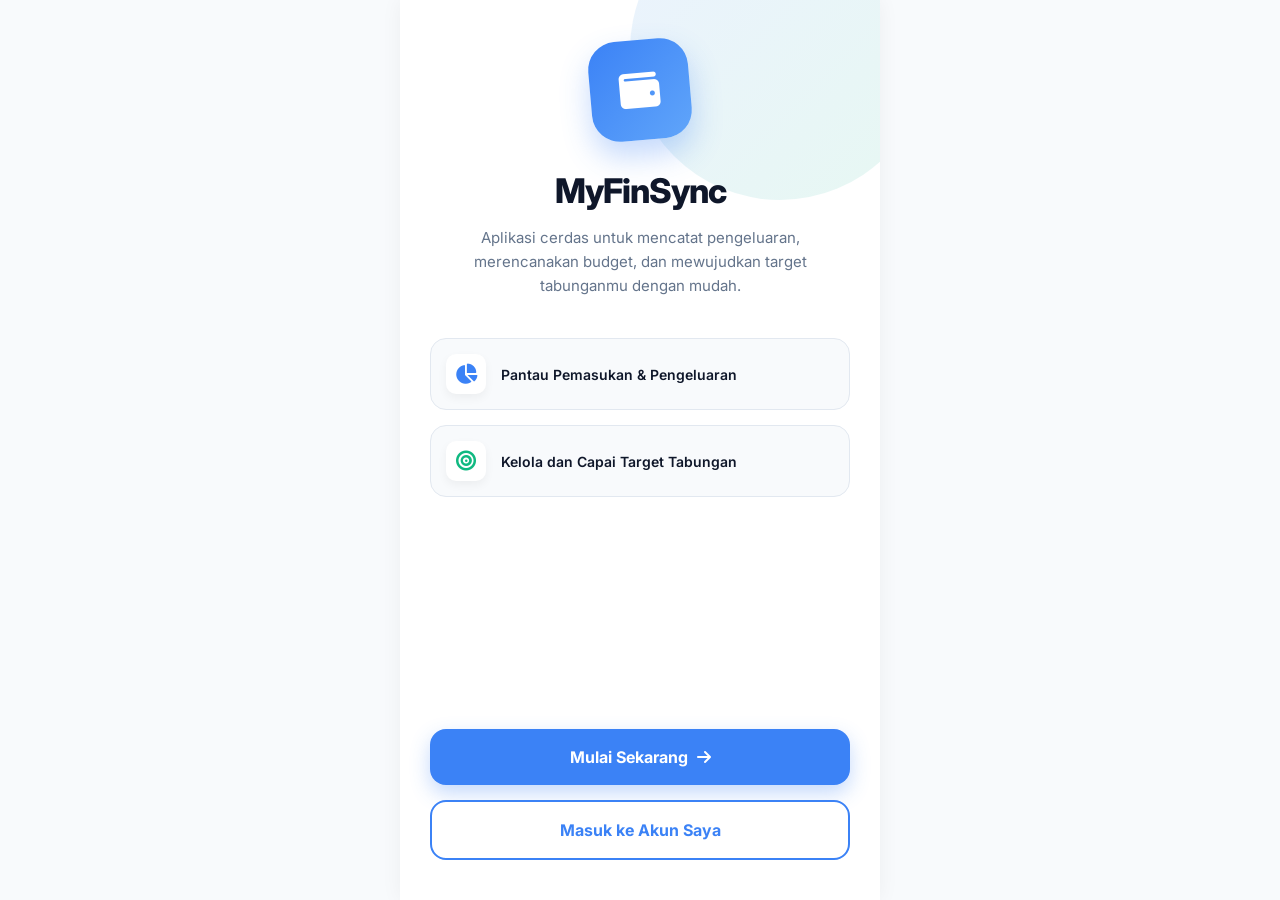
==== index.html @ cce8dfb6 "first upload" ====
<!DOCTYPE html>
<html lang="en">
<head>
  <meta charset="UTF-8">
  <meta name="viewport" content="width=device-width, initial-scale=1.0, maximum-scale=1.0, user-scalable=no">
  <title>MyFinSync - Pencatatan Keuangan</title>
  
  <link rel="stylesheet" href="https://cdnjs.cloudflare.com/ajax/libs/font-awesome/6.4.0/css/all.min.css">
  
  <style>
    @import url('https://fonts.googleapis.com/css2?family=Inter:wght@400;600;700;800&display=swap');

    :root {
      --bg-color: #f8fafc;
      --text-main: #0f172a;
      --text-muted: #64748b;
      --primary: #3b82f6;
      --primary-hover: #2563eb;
      --card-bg: #ffffff;
    }

    * { margin: 0; padding: 0; box-sizing: border-box; font-family: 'Inter', sans-serif; }

    body {
      background: var(--bg-color);
      display: flex;
      justify-content: center;
      align-items: center;
      min-height: 100vh;
      color: var(--text-main);
    }

    .mobile-wrapper {
      width: 100%;
      max-width: 480px;
      min-height: 100vh;
      background: var(--card-bg);
      display: flex;
      flex-direction: column;
      box-shadow: 0 0 20px rgba(0,0,0,0.05);
      position: relative;
      overflow: hidden;
    }

    /* Latar Belakang Dekoratif Abstrak */
    .bg-shape {
      position: absolute;
      top: -100px;
      right: -50px;
      width: 300px;
      height: 300px;
      background: linear-gradient(135deg, rgba(59, 130, 246, 0.1), rgba(16, 185, 129, 0.1));
      border-radius: 50%;
      z-index: 0;
    }

    .content {
      position: relative;
      z-index: 1;
      flex: 1;
      display: flex;
      flex-direction: column;
      justify-content: center;
      padding: 40px 30px;
      text-align: center;
    }

    /* Ikon Logo Besar di Tengah */
    .hero-icon {
      width: 100px;
      height: 100px;
      background: linear-gradient(135deg, var(--primary), #60a5fa);
      color: white;
      border-radius: 28px;
      display: flex;
      justify-content: center;
      align-items: center;
      font-size: 40px;
      margin: 0 auto 30px auto;
      box-shadow: 0 15px 30px rgba(59, 130, 246, 0.3);
      transform: rotate(-5deg); /* Efek miring sedikit agar dinamis */
    }

    h1 {
      font-size: 34px;
      font-weight: 800;
      letter-spacing: -1px;
      margin-bottom: 15px;
      color: var(--text-main);
    }

    p {
      font-size: 15px;
      color: var(--text-muted);
      line-height: 1.6;
      margin-bottom: 40px;
    }

    /* Daftar Fitur Unggulan */
    .features {
      display: flex;
      flex-direction: column;
      gap: 15px;
      margin-bottom: 50px;
      text-align: left;
    }

    .feature-item {
      display: flex;
      align-items: center;
      gap: 15px;
      padding: 15px;
      background: var(--bg-color);
      border-radius: 16px;
      border: 1px solid #e2e8f0;
    }

    .feature-item i {
      font-size: 20px;
      background: white;
      width: 40px;
      height: 40px;
      display: flex;
      justify-content: center;
      align-items: center;
      border-radius: 10px;
      box-shadow: 0 4px 10px rgba(0,0,0,0.05);
    }

    .feature-item span {
      font-weight: 600;
      font-size: 14px;
      color: var(--text-main);
    }

    /* Tombol Aksi */
    .btn-primary {
      display: block;
      width: 100%;
      padding: 18px;
      background: var(--primary);
      color: white;
      border: none;
      border-radius: 16px;
      font-size: 16px;
      font-weight: 700;
      text-decoration: none;
      margin-bottom: 15px;
      transition: 0.3s;
      box-shadow: 0 8px 20px rgba(59, 130, 246, 0.3);
    }

    .btn-primary:hover {
      background: var(--primary-hover);
      transform: translateY(-2px);
    }

    .btn-secondary {
      display: block;
      width: 100%;
      padding: 18px;
      background: white;
      color: var(--primary);
      border: 2px solid var(--primary);
      border-radius: 16px;
      font-size: 16px;
      font-weight: 700;
      text-decoration: none;
      transition: 0.3s;
    }

    .btn-secondary:hover {
      background: var(--bg-color);
    }
  </style>
</head>
<body>

  <div class="mobile-wrapper">
    <div class="bg-shape"></div>
    
    <div class="content">
      <div class="hero-icon">
        <i class="fas fa-wallet"></i>
      </div>
      
      <h1>MyFinSync</h1>
      <p>Aplikasi cerdas untuk mencatat pengeluaran, merencanakan budget, dan mewujudkan target tabunganmu dengan mudah.</p>
      
      <div class="features">
        <div class="feature-item">
          <i class="fas fa-chart-pie" style="color: #3b82f6;"></i>
          <span>Pantau Pemasukan & Pengeluaran</span>
        </div>
        <div class="feature-item">
          <i class="fas fa-bullseye" style="color: #10b981;"></i>
          <span>Kelola dan Capai Target Tabungan</span>
        </div>
      </div>
      
      <div style="margin-top: auto;">
        <a href="register.html" class="btn-primary">Mulai Sekarang <i class="fas fa-arrow-right" style="margin-left: 5px;"></i></a>
        <a href="login.html" class="btn-secondary">Masuk ke Akun Saya</a>
      </div>
    </div>
  </div>

</body>
</html>
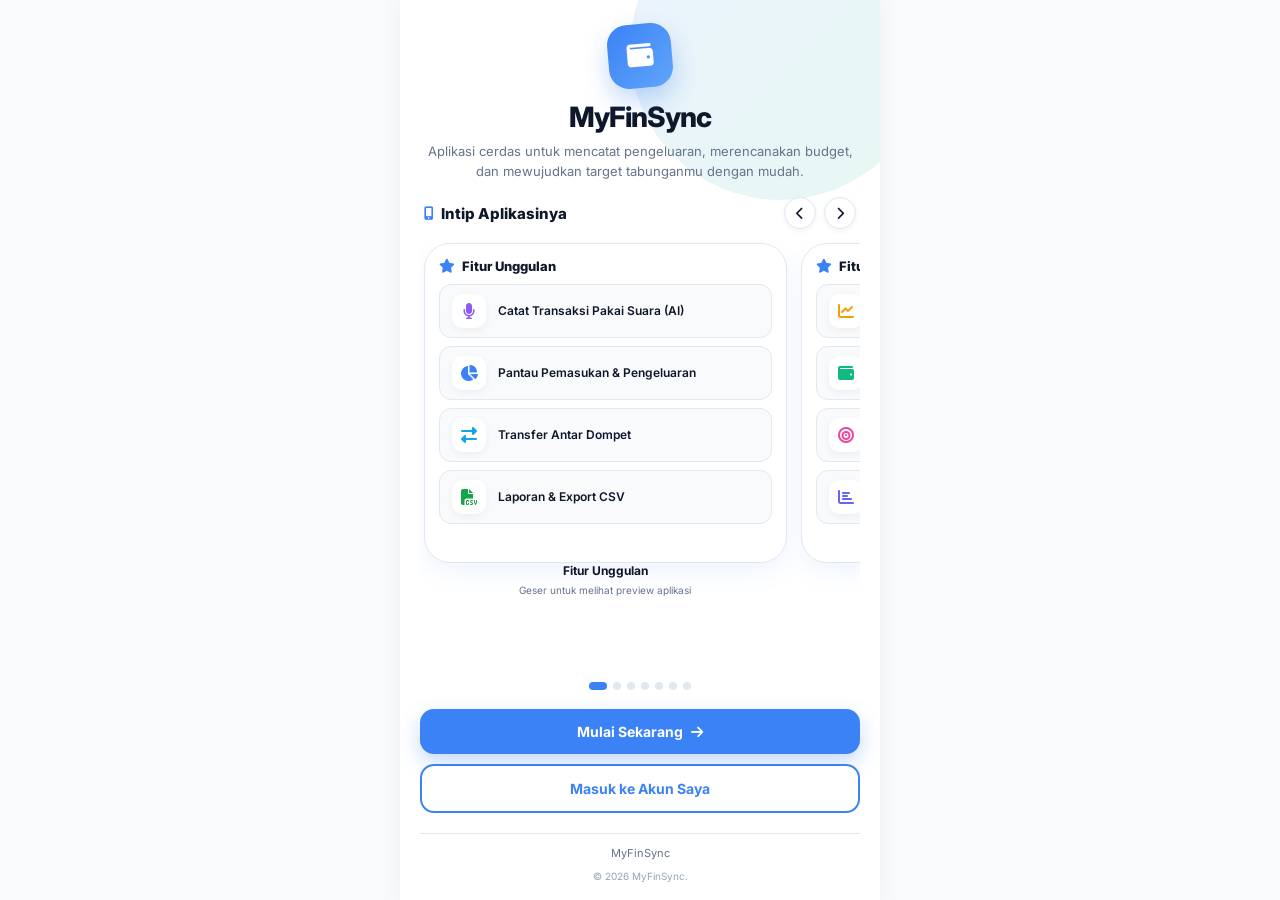
==== commit 7d46073d: "update indexhtml" ====
--- a/index.html
+++ b/index.html
@@ -1,9 +1,13 @@
-<!DOCTYPE html>
-<html lang="en">
+﻿<!DOCTYPE html>
+<html lang="id">
 <head>
   <meta charset="UTF-8">
   <meta name="viewport" content="width=device-width, initial-scale=1.0, maximum-scale=1.0, user-scalable=no">
   <title>MyFinSync - Pencatatan Keuangan</title>
+    
+  <link rel="icon" type="image/png" href="assets/favicon.png">
+  <link rel="manifest" href="manifest.json">
+  <meta name="theme-color" content="#3b82f6">
   
   <link rel="stylesheet" href="https://cdnjs.cloudflare.com/ajax/libs/font-awesome/6.4.0/css/all.min.css">
   
@@ -17,6 +21,9 @@
       --primary: #3b82f6;
       --primary-hover: #2563eb;
       --card-bg: #ffffff;
+      --border: #e2e8f0;
+      --green: #10b981;
+      --red: #ef4444;
     }
 
     * { margin: 0; padding: 0; box-sizing: border-box; font-family: 'Inter', sans-serif; }
@@ -25,7 +32,7 @@
       background: var(--bg-color);
       display: flex;
       justify-content: center;
-      align-items: center;
+      align-items: flex-start;
       min-height: 100vh;
       color: var(--text-main);
     }
@@ -60,66 +67,335 @@
       flex: 1;
       display: flex;
       flex-direction: column;
-      justify-content: center;
-      padding: 40px 30px;
+      padding: 24px 20px 16px;
       text-align: center;
     }
 
     /* Ikon Logo Besar di Tengah */
     .hero-icon {
-      width: 100px;
-      height: 100px;
+      width: 64px;
+      height: 64px;
       background: linear-gradient(135deg, var(--primary), #60a5fa);
       color: white;
-      border-radius: 28px;
+      border-radius: 20px;
       display: flex;
       justify-content: center;
       align-items: center;
-      font-size: 40px;
-      margin: 0 auto 30px auto;
-      box-shadow: 0 15px 30px rgba(59, 130, 246, 0.3);
-      transform: rotate(-5deg); /* Efek miring sedikit agar dinamis */
+      font-size: 26px;
+      margin: 0 auto 12px auto;
+      box-shadow: 0 12px 24px rgba(59, 130, 246, 0.3);
+      transform: rotate(-5deg);
     }
 
     h1 {
-      font-size: 34px;
+      font-size: 28px;
       font-weight: 800;
       letter-spacing: -1px;
-      margin-bottom: 15px;
+      margin-bottom: 8px;
       color: var(--text-main);
     }
 
-    p {
+    .tagline {
+      font-size: 13px;
+      color: var(--text-muted);
+      line-height: 1.5;
+      margin-bottom: 16px;
+    }
+
+    /* =========================
+       CAROUSEL SNEAK PEEK
+    ========================= */
+    .peek-section {
+      position: relative;
+      margin-bottom: 12px;
+    }
+
+    .peek-header {
+      display: flex;
+      align-items: center;
+      justify-content: space-between;
+      margin-bottom: 10px;
+      padding: 0 4px;
+    }
+    .peek-header h2 {
       font-size: 15px;
-      color: var(--text-muted);
-      line-height: 1.6;
-      margin-bottom: 40px;
-    }
-
-    /* Daftar Fitur Unggulan */
+      font-weight: 800;
+      color: var(--text-main);
+      display: flex;
+      align-items: center;
+      gap: 7px;
+    }
+    .peek-header h2 i { color: var(--primary); font-size: 13px; }
+    .peek-nav {
+      display: flex;
+      gap: 8px;
+    }
+    .peek-arrow {
+      width: 32px;
+      height: 32px;
+      border-radius: 50%;
+      border: 1px solid var(--border);
+      background: white;
+      color: var(--text-main);
+      font-size: 13px;
+      cursor: pointer;
+      display: flex;
+      align-items: center;
+      justify-content: center;
+      transition: 0.2s;
+      box-shadow: 0 2px 6px rgba(0,0,0,0.05);
+    }
+    .peek-arrow:active { background: var(--primary); color: white; border-color: var(--primary); }
+
+    .peek-track {
+      display: flex;
+      overflow-x: auto;
+      scroll-snap-type: x mandatory;
+      scrollbar-width: none;
+      -webkit-overflow-scrolling: touch;
+      gap: 14px;
+      padding: 4px;
+    }
+    .peek-track::-webkit-scrollbar { display: none; }
+
+    .peek-slide {
+      min-width: 84%;
+      scroll-snap-align: center;
+      flex-shrink: 0;
+    }
+
+    /* Frame HP */
+    .peek-phone {
+      background: #f1f5f9;
+      border: 6px solid #cbd5e1;
+      border-radius: 26px;
+      padding: 10px;
+      box-shadow: 0 10px 22px rgba(59, 130, 246, 0.08);
+      margin-bottom: 10px;
+      animation: float 4s ease-in-out infinite;
+    }
+    .peek-phone.slow { animation-delay: 2s; }
+    @keyframes float {
+      0%, 100% { transform: translateY(0); }
+      50% { transform: translateY(-6px); }
+    }
+
+    .phone-screen {
+      background: white;
+      border-radius: 18px;
+      padding: 12px;
+      text-align: left;
+      min-height: 320px;
+      display: flex;
+      flex-direction: column;
+    }
+
+    /* Status bar dalam mockup */
+    .m-status {
+      display: flex;
+      align-items: center;
+      gap: 4px;
+      margin-bottom: 6px;
+    }
+    .m-status .notch {
+      width: 46px;
+      height: 8px;
+      background: #0f172a;
+      border-radius: 99px;
+      margin: 0 auto;
+    }
+    .m-status .time { font-size: 9px; font-weight: 700; color: var(--text-main); }
+
+    /* Kartu saldo (Dashboard) */
+    .m-balance {
+      background: linear-gradient(135deg, #3b82f6, #60a5fa);
+      border-radius: 14px;
+      padding: 10px;
+      color: white;
+      margin-bottom: 8px;
+    }
+    .m-balance .label { font-size: 9px; opacity: 0.85; display: flex; justify-content: space-between; align-items: center; }
+    .m-balance .amount { font-size: 17px; font-weight: 800; margin: 4px 0 8px; }
+    .m-badges { display: flex; gap: 6px; }
+    .m-badge { flex: 1; background: rgba(255,255,255,0.15); border-radius: 8px; padding: 6px; }
+    .m-badge p { font-size: 7px; opacity: 0.85; }
+    .m-badge b { font-size: 10px; font-weight: 800; }
+
+    /* Donut chart */
+    .m-donut-wrap { display: flex; align-items: center; gap: 12px; margin-bottom: 6px; }
+    .m-donut {
+      width: 62px;
+      height: 62px;
+      border-radius: 50%;
+      background: conic-gradient(#10b981 0 65%, #ef4444 65% 100%);
+      position: relative;
+      flex-shrink: 0;
+    }
+    .m-donut::after {
+      content: '';
+      position: absolute;
+      inset: 12px;
+      background: white;
+      border-radius: 50%;
+    }
+    .m-legend { display: flex; flex-direction: column; gap: 4px; }
+    .m-legend span { font-size: 9px; color: var(--text-muted); display: flex; align-items: center; gap: 5px; }
+    .m-legend i { width: 8px; height: 8px; border-radius: 50%; display: inline-block; }
+    .m-legend b { color: var(--text-main); }
+
+    /* Baris transaksi mockup */
+    .m-trx { display: flex; justify-content: space-between; align-items: center; padding: 7px 0; border-bottom: 1px solid #f1f5f9; }
+    .m-trx:last-child { border-bottom: none; }
+    .m-trx .dot { width: 24px; height: 24px; border-radius: 7px; display: flex; align-items: center; justify-content: center; font-size: 9px; }
+    .m-trx .dot.g { background: #d1fae5; color: var(--green); }
+    .m-trx .dot.r { background: #fee2e2; color: var(--red); }
+    .m-trx .info { flex: 1; margin-left: 8px; }
+    .m-trx .info b { display: block; font-size: 9px; color: var(--text-main); }
+    .m-trx .info small { font-size: 7px; color: var(--text-muted); }
+    .m-trx .amt { font-size: 9px; font-weight: 700; }
+    .m-trx .amt.g { color: var(--green); }
+    .m-trx .amt.r { color: var(--red); }
+
+    /* Mini bottom nav */
+    .m-nav {
+      display: flex;
+      justify-content: space-around;
+      align-items: center;
+      padding: 8px 4px 2px;
+      border-top: 1px solid #f1f5f9;
+      margin-top: 10px;
+    }
+    .m-nav span { display: flex; flex-direction: column; align-items: center; gap: 2px; font-size: 6px; color: var(--text-muted); }
+    .m-nav span i { font-size: 10px; }
+    .m-nav span.active { color: var(--primary); }
+    .m-nav .fab { width: 26px; height: 26px; border-radius: 50%; background: var(--primary); color: white; display: flex; align-items: center; justify-content: center; font-size: 10px; }
+    .m-nav { margin-top: auto; }
+
+    /* Ringkasan mockup (Laporan) */
+    .m-head { display: flex; justify-content: space-between; align-items: center; margin-bottom: 6px; }
+    .m-head b { font-size: 11px; color: var(--text-main); }
+    .m-chip { font-size: 7px; background: #eef2f7; padding: 4px 8px; border-radius: 99px; color: var(--text-main); font-weight: 600; }
+    .m-grid { display: grid; grid-template-columns: 1fr 1fr; gap: 8px; margin-bottom: 6px; }
+    .m-box { background: #f8fafc; border: 1px solid var(--border); border-radius: 10px; padding: 7px; text-align: center; }
+    .m-box p { font-size: 7px; color: var(--text-muted); text-transform: uppercase; letter-spacing: 0.4px; }
+    .m-box b { font-size: 11px; font-weight: 800; }
+    .m-box .g { color: var(--green); }
+    .m-box .r { color: var(--red); }
+    .m-box.net { grid-column: 1 / -1; background: linear-gradient(135deg, #f8fafc, #f1f5f9); }
+    .m-box.net b { color: var(--primary); }
+
+    /* Target mockup */
+    .m-goal { border: 1px solid var(--border); border-radius: 12px; padding: 9px; margin-bottom: 6px; }
+    .m-goal .row { display: flex; justify-content: space-between; align-items: center; margin-bottom: 6px; }
+    .m-goal .row b { font-size: 10px; color: var(--text-main); }
+    .m-goal .row small { font-size: 7px; color: var(--text-muted); }
+    .m-bar { height: 6px; background: #f1f5f9; border-radius: 99px; overflow: hidden; margin-bottom: 9px; }
+    .m-bar > div { height: 100%; border-radius: 99px; background: linear-gradient(90deg, #0ea5e9, #3b82f6); width: 62%; }
+    .m-actions { display: flex; gap: 7px; }
+    .m-actions .btn { flex: 1; padding: 7px; border-radius: 8px; font-size: 8px; font-weight: 700; text-align: center; }
+    .m-actions .btn.g { background: #d1fae5; color: var(--green); }
+    .m-actions .btn.y { background: #fef3c7; color: #b45309; }
+
+    /* Planner mockup */
+    .m-target-card { border-radius: 12px; padding: 9px; color: white; margin-bottom: 6px; }
+    .m-target-card p { font-size: 7px; opacity: 0.9; }
+    .m-target-card b { font-size: 13px; font-weight: 800; }
+    .m-target-card.purple { background: linear-gradient(135deg, #8b5cf6, #c084fc); }
+    .m-target-card.amber { background: linear-gradient(135deg, #f59e0b, #fcd34d); }
+
+    /* Transfer mockup */
+    .m-transfer-box { background: #f8fafc; border: 1px solid var(--border); border-radius: 12px; padding: 9px; margin-bottom: 6px; }
+    .m-transfer-row { display: flex; align-items: center; justify-content: space-between; gap: 6px; margin-bottom: 6px; }
+    .m-wallet { flex: 1; background: white; border: 1px solid var(--border); border-radius: 9px; padding: 8px; text-align: center; }
+    .m-wallet i { color: var(--primary); font-size: 11px; margin-bottom: 2px; display: block; }
+    .m-wallet b { font-size: 9px; display: block; color: var(--text-main); }
+    .m-wallet small { font-size: 7px; color: var(--text-muted); }
+    .m-arrow { color: var(--primary); font-size: 13px; }
+    .m-field { background: white; border: 1px solid var(--border); border-radius: 9px; padding: 8px 10px; font-size: 11px; font-weight: 700; color: var(--primary); margin-bottom: 6px; }
+    .m-submit { background: var(--primary); color: white; border-radius: 10px; padding: 10px; font-size: 10px; font-weight: 800; text-align: center; box-shadow: 0 6px 14px rgba(59,130,246,0.3); }
+
+    /* Caption slide */
+    .peek-caption { text-align: center; }
+    .peek-caption b { display: block; font-size: 12px; color: var(--text-main); }
+    .peek-caption small { font-size: 10px; color: var(--text-muted); }
+
+    /* Slide Fitur Unggulan */
+    .feature-slide-card {
+      background: white;
+      border: 1px solid var(--border);
+      border-radius: 26px;
+      padding: 14px;
+      box-shadow: 0 10px 22px rgba(59, 130, 246, 0.08);
+      animation: float 4s ease-in-out infinite;
+      min-height: 320px;
+      display: flex;
+      flex-direction: column;
+    }
+    .feature-slide-card .fs-title {
+      display: flex;
+      align-items: center;
+      gap: 7px;
+      font-size: 13px;
+      font-weight: 800;
+      color: var(--text-main);
+      margin-bottom: 10px;
+    }
+    .feature-slide-card .fs-title i { color: var(--primary); font-size: 14px; }
+    .feature-list { display: flex; flex-direction: column; gap: 8px; }
+    .feature-row {
+      display: flex;
+      align-items: center;
+      gap: 12px;
+      background: var(--bg-color);
+      border: 1px solid var(--border);
+      border-radius: 12px;
+      padding: 9px 12px;
+    }
+    .feature-row i {
+      font-size: 16px;
+      width: 34px;
+      height: 34px;
+      flex-shrink: 0;
+      display: flex;
+      align-items: center;
+      justify-content: center;
+      background: white;
+      border-radius: 10px;
+      box-shadow: 0 3px 8px rgba(0,0,0,0.05);
+    }
+    .feature-row span { font-size: 12px; font-weight: 600; color: var(--text-main); line-height: 1.3; }
+
+    /* Dots */
+    .peek-dots { display: flex; justify-content: center; gap: 6px; margin-top: 8px; }
+    .peek-dot { width: 8px; height: 8px; border-radius: 99px; background: #e2e8f0; border: none; cursor: pointer; transition: 0.3s; padding: 0; }
+    .peek-dot.active { background: var(--primary); width: 18px; }
+
+    /* =========================
+       DAFTAR FITUR
+    ========================= */
     .features {
       display: flex;
       flex-direction: column;
-      gap: 15px;
-      margin-bottom: 50px;
+      gap: 11px;
+      margin-bottom: 32px;
       text-align: left;
     }
 
     .feature-item {
       display: flex;
       align-items: center;
-      gap: 15px;
-      padding: 15px;
+      gap: 13px;
+      padding: 13px;
       background: var(--bg-color);
-      border-radius: 16px;
+      border-radius: 14px;
       border: 1px solid #e2e8f0;
     }
 
     .feature-item i {
-      font-size: 20px;
+      font-size: 16px;
       background: white;
-      width: 40px;
-      height: 40px;
+      width: 36px;
+      height: 36px;
       display: flex;
       justify-content: center;
       align-items: center;
@@ -129,7 +405,7 @@
 
     .feature-item span {
       font-weight: 600;
-      font-size: 14px;
+      font-size: 13px;
       color: var(--text-main);
     }
 
@@ -137,41 +413,45 @@
     .btn-primary {
       display: block;
       width: 100%;
-      padding: 18px;
+      padding: 14px;
       background: var(--primary);
       color: white;
       border: none;
-      border-radius: 16px;
-      font-size: 16px;
+      border-radius: 14px;
+      font-size: 14px;
       font-weight: 700;
       text-decoration: none;
-      margin-bottom: 15px;
+      margin-bottom: 10px;
       transition: 0.3s;
       box-shadow: 0 8px 20px rgba(59, 130, 246, 0.3);
     }
 
-    .btn-primary:hover {
-      background: var(--primary-hover);
-      transform: translateY(-2px);
-    }
+    .btn-primary:hover { background: var(--primary-hover); transform: translateY(-2px); }
 
     .btn-secondary {
       display: block;
       width: 100%;
-      padding: 18px;
+      padding: 14px;
       background: white;
       color: var(--primary);
       border: 2px solid var(--primary);
-      border-radius: 16px;
-      font-size: 16px;
+      border-radius: 14px;
+      font-size: 14px;
       font-weight: 700;
       text-decoration: none;
       transition: 0.3s;
     }
 
-    .btn-secondary:hover {
-      background: var(--bg-color);
-    }
+    .btn-secondary:hover { background: var(--bg-color); }
+
+    footer {
+      margin-top: 20px;
+      padding-top: 12px;
+      border-top: 1px solid var(--border);
+      text-align: center;
+    }
+    footer p { font-size: 11px; color: var(--text-muted); margin-bottom: 4px; }
+    footer small { font-size: 10px; color: #94a3b8; }
   </style>
 </head>
 <body>
@@ -185,16 +465,280 @@
       </div>
       
       <h1>MyFinSync</h1>
-      <p>Aplikasi cerdas untuk mencatat pengeluaran, merencanakan budget, dan mewujudkan target tabunganmu dengan mudah.</p>
-      
-      <div class="features">
-        <div class="feature-item">
-          <i class="fas fa-chart-pie" style="color: #3b82f6;"></i>
-          <span>Pantau Pemasukan & Pengeluaran</span>
+      <p class="tagline">Aplikasi cerdas untuk mencatat pengeluaran, merencanakan budget, dan mewujudkan target tabunganmu dengan mudah.</p>
+
+      <!-- CAROUSEL SNEAK PEEK -->
+      <div class="peek-section">
+        <div class="peek-header">
+          <h2><i class="fas fa-mobile-alt"></i> Intip Aplikasinya</h2>
+          <div class="peek-nav">
+            <button class="peek-arrow" onclick="peekGo(-1)" aria-label="Sebelumnya"><i class="fas fa-chevron-left"></i></button>
+            <button class="peek-arrow" onclick="peekGo(1)" aria-label="Berikutnya"><i class="fas fa-chevron-right"></i></button>
+          </div>
         </div>
-        <div class="feature-item">
-          <i class="fas fa-bullseye" style="color: #10b981;"></i>
-          <span>Kelola dan Capai Target Tabungan</span>
+
+        <div class="peek-track" id="peek-track">
+
+          <!-- SLIDE 1: FITUR 1-4 -->
+          <div class="peek-slide">
+            <div class="feature-slide-card">
+              <div class="fs-title"><i class="fas fa-star"></i> Fitur Unggulan</div>
+              <div class="feature-list">
+                <div class="feature-row">
+                  <i class="fas fa-microphone" style="color: #8b5cf6;"></i>
+                  <span>Catat Transaksi Pakai Suara (AI)</span>
+                </div>
+                <div class="feature-row">
+                  <i class="fas fa-chart-pie" style="color: #3b82f6;"></i>
+                  <span>Pantau Pemasukan & Pengeluaran</span>
+                </div>
+                <div class="feature-row">
+                  <i class="fas fa-exchange-alt" style="color: #0ea5e9;"></i>
+                  <span>Transfer Antar Dompet</span>
+                </div>
+                <div class="feature-row">
+                  <i class="fas fa-file-csv" style="color: #16a34a;"></i>
+                  <span>Laporan & Export CSV</span>
+                </div>
+              </div>
+            </div>
+            <div class="peek-caption"><b>Fitur Unggulan</b><small>Geser untuk melihat preview aplikasi</small></div>
+          </div>
+
+          <!-- SLIDE 2: FITUR 5-8 -->
+          <div class="peek-slide">
+            <div class="feature-slide-card slow">
+              <div class="fs-title"><i class="fas fa-star"></i> Fitur Unggulan</div>
+              <div class="feature-list">
+                <div class="feature-row">
+                  <i class="fas fa-chart-line" style="color: #f59e0b;"></i>
+                  <span>Budget Planner Harian & Bulanan</span>
+                </div>
+                <div class="feature-row">
+                  <i class="fas fa-wallet" style="color: #10b981;"></i>
+                  <span>Kelola Banyak Dompet</span>
+                </div>
+                <div class="feature-row">
+                  <i class="fas fa-bullseye" style="color: #ec4899;"></i>
+                  <span>Target Tabungan & Progress</span>
+                </div>
+                <div class="feature-row">
+                  <i class="fas fa-chart-bar" style="color: #6366f1;"></i>
+                  <span>Grafik & Analisis Keuangan</span>
+                </div>
+              </div>
+            </div>
+            <div class="peek-caption"><b>Fitur Unggulan</b><small>Geser untuk melihat preview aplikasi</small></div>
+          </div>
+
+          <!-- SLIDE 3: DASHBOARD -->
+          <div class="peek-slide">
+            <div class="peek-phone">
+              <div class="phone-screen">
+                <div class="m-status">
+                  <span class="time">09:41</span>
+                  <span class="notch"></span>
+                </div>
+                <div class="m-balance">
+                  <div class="label"><span>Total Saldo</span><i class="fas fa-eye"></i></div>
+                  <div class="amount">Rp 5.240.000</div>
+                  <div class="m-badges">
+                    <div class="m-badge"><p>Pemasukan</p><b>+Rp 3.500.000</b></div>
+                    <div class="m-badge"><p>Pengeluaran</p><b>-Rp 2.100.000</b></div>
+                  </div>
+                </div>
+                <div class="m-donut-wrap">
+                  <div class="m-donut"></div>
+                  <div class="m-legend">
+                    <span><i style="background:#10b981;"></i> Pemasukan <b>65%</b></span>
+                    <span><i style="background:#ef4444;"></i> Pengeluaran <b>35%</b></span>
+                  </div>
+                </div>
+                <div class="m-trx">
+                  <div class="dot g"><i class="fas fa-arrow-down"></i></div>
+                  <div class="info"><b>Gaji Bulanan</b><small>01 Sep 2026 • Dompet Utama</small></div>
+                  <span class="amt g">+Rp 3.500.000</span>
+                </div>
+                <div class="m-trx">
+                  <div class="dot r"><i class="fas fa-arrow-up"></i></div>
+                  <div class="info"><b>Makan Siang</b><small>02 Sep 2026 • E-Wallet</small></div>
+                  <span class="amt r">-Rp 25.000</span>
+                </div>
+                <div class="m-nav">
+                  <span class="active"><i class="fas fa-home"></i>Home</span>
+                  <span><i class="fas fa-chart-pie"></i>Laporan</span>
+                  <span class="fab"><i class="fas fa-plus"></i></span>
+                  <span><i class="fas fa-chart-line"></i>Planner</span>
+                  <span><i class="fas fa-user-circle"></i>Profile</span>
+                </div>
+              </div>
+            </div>
+            <div class="peek-caption"><b>Dashboard Lengkap</b><small>Saldo, grafik, & riwayat dalam satu layar</small></div>
+          </div>
+
+          <!-- SLIDE 2: LAPORAN -->
+          <div class="peek-slide">
+            <div class="peek-phone slow">
+              <div class="phone-screen">
+                <div class="m-status">
+                  <span class="time">09:41</span>
+                  <span class="notch"></span>
+                </div>
+                <div class="m-head">
+                  <b>Laporan</b>
+                  <span class="m-chip">Bulan Ini</span>
+                </div>
+                <div class="m-grid">
+                  <div class="m-box"><p>Pemasukan</p><b class="g">+Rp 5.200.000</b></div>
+                  <div class="m-box"><p>Pengeluaran</p><b class="r">-Rp 3.100.000</b></div>
+                  <div class="m-box net"><p>Arus Kas Bersih</p><b>+Rp 2.100.000</b></div>
+                </div>
+                <div class="m-trx">
+                  <div class="dot g"><i class="fas fa-arrow-down"></i></div>
+                  <div class="info"><b>Gaji Bulanan</b><small>01 Sep • Pemasukan</small></div>
+                  <span class="amt g">+Rp 3.500.000</span>
+                </div>
+                <div class="m-trx">
+                  <div class="dot r"><i class="fas fa-arrow-up"></i></div>
+                  <div class="info"><b>Belanja Bulanan</b><small>02 Sep • Pengeluaran</small></div>
+                  <span class="amt r">-Rp 800.000</span>
+                </div>
+                <div class="m-nav">
+                  <span><i class="fas fa-home"></i>Home</span>
+                  <span class="active"><i class="fas fa-chart-pie"></i>Laporan</span>
+                  <span class="fab"><i class="fas fa-plus"></i></span>
+                  <span><i class="fas fa-chart-line"></i>Planner</span>
+                  <span><i class="fas fa-user-circle"></i>Profile</span>
+                </div>
+              </div>
+            </div>
+            <div class="peek-caption"><b>Rekap & Analisis</b><small>Ringkasan tiap periode + export CSV</small></div>
+          </div>
+
+          <!-- SLIDE 3: TARGET TABUNGAN -->
+          <div class="peek-slide">
+            <div class="peek-phone">
+              <div class="phone-screen">
+                <div class="m-status">
+                  <span class="time">09:41</span>
+                  <span class="notch"></span>
+                </div>
+                <div class="m-head">
+                  <b>Target Tabungan</b>
+                </div>
+                <div class="m-goal">
+                  <div class="row">
+                    <b>HP Baru</b>
+                    <small>Rp 7.500.000 / Rp 12.000.000</small>
+                  </div>
+                  <div class="m-bar"><div></div></div>
+                  <div class="m-actions">
+                    <div class="btn g"><i class="fas fa-plus"></i> Nabung</div>
+                    <div class="btn y"><i class="fas fa-minus"></i> Tarik</div>
+                  </div>
+                </div>
+                <div class="m-goal">
+                  <div class="row">
+                    <b>Liburan Bali</b>
+                    <small>Rp 2.000.000 / Rp 5.000.000</small>
+                  </div>
+                  <div class="m-bar"><div style="width:40%; background:linear-gradient(90deg,#10b981,#34d399);"></div></div>
+                  <div class="m-actions">
+                    <div class="btn g"><i class="fas fa-plus"></i> Nabung</div>
+                    <div class="btn y"><i class="fas fa-minus"></i> Tarik</div>
+                  </div>
+                </div>
+                <div class="m-nav">
+                  <span><i class="fas fa-home"></i>Home</span>
+                  <span><i class="fas fa-chart-pie"></i>Laporan</span>
+                  <span class="fab"><i class="fas fa-plus"></i></span>
+                  <span class="active"><i class="fas fa-bullseye"></i>Target</span>
+                  <span><i class="fas fa-user-circle"></i>Profile</span>
+                </div>
+              </div>
+            </div>
+            <div class="peek-caption"><b>Wujudkan Impian</b><small>Pantau progress tabunganmu</small></div>
+          </div>
+
+          <!-- SLIDE 4: PLANNER -->
+          <div class="peek-slide">
+            <div class="peek-phone slow">
+              <div class="phone-screen">
+                <div class="m-status">
+                  <span class="time">09:41</span>
+                  <span class="notch"></span>
+                </div>
+                <div class="m-head">
+                  <b>Perencanaan</b>
+                </div>
+                <div class="m-target-card purple">
+                  <p>Target Pendapatan Bulanan</p>
+                  <b>Rp 4.500.000</b>
+                </div>
+                <div class="m-target-card amber">
+                  <p>Target Pendapatan Harian</p>
+                  <b>Rp 150.000</b>
+                </div>
+                <div class="m-trx">
+                  <div class="dot g" style="background:#ede9fe; color:#7c3aed;"><i class="fas fa-wifi"></i></div>
+                  <div class="info"><b>Kuota Internet</b><small>Rp 100.000 x 30 hari /bln</small></div>
+                  <span class="amt g" style="color:#7c3aed;">Rp 3.000.000</span>
+                </div>
+                <div class="m-nav">
+                  <span><i class="fas fa-home"></i>Home</span>
+                  <span><i class="fas fa-chart-pie"></i>Laporan</span>
+                  <span class="fab"><i class="fas fa-plus"></i></span>
+                  <span class="active"><i class="fas fa-chart-line"></i>Planner</span>
+                  <span><i class="fas fa-user-circle"></i>Profile</span>
+                </div>
+              </div>
+            </div>
+            <div class="peek-caption"><b>Rencanakan Budget</b><small>Target harian & bulanan otomatis</small></div>
+          </div>
+
+          <!-- SLIDE 5: TRANSFER -->
+          <div class="peek-slide">
+            <div class="peek-phone">
+              <div class="phone-screen">
+                <div class="m-status">
+                  <span class="time">09:41</span>
+                  <span class="notch"></span>
+                </div>
+                <div class="m-head">
+                  <b>Transfer</b>
+                </div>
+                <div class="m-transfer-box">
+                  <div class="m-transfer-row">
+                    <div class="m-wallet"><i class="fas fa-wallet"></i><b>Dompet Utama</b><small>Rp 3.200.000</small></div>
+                    <span class="m-arrow"><i class="fas fa-arrow-right"></i></span>
+                    <div class="m-wallet"><i class="fas fa-piggy-bank"></i><b>E-Wallet</b><small>Rp 800.000</small></div>
+                  </div>
+                </div>
+                <div class="m-field"><i class="fas fa-coins"></i> &nbsp;Rp 500.000</div>
+                <div class="m-field" style="color: var(--text-muted);"><i class="fas fa-receipt"></i> &nbsp;Biaya Admin: Rp 0</div>
+                <div class="m-submit"><i class="fas fa-exchange-alt"></i> Proses Transfer</div>
+                <div class="m-nav">
+                  <span><i class="fas fa-home"></i>Home</span>
+                  <span><i class="fas fa-chart-pie"></i>Laporan</span>
+                  <span class="fab"><i class="fas fa-plus"></i></span>
+                  <span><i class="fas fa-chart-line"></i>Planner</span>
+                  <span><i class="fas fa-user-circle"></i>Profile</span>
+                </div>
+              </div>
+            </div>
+            <div class="peek-caption"><b>Pindah Saldo Mudah</b><small>Transfer antar dompet + biaya admin</small></div>
+          </div>
+
+        </div>
+
+        <div class="peek-dots" id="peek-dots">
+          <button class="peek-dot active" onclick="peekTo(0)" aria-label="Fitur 1"></button>
+          <button class="peek-dot" onclick="peekTo(1)" aria-label="Fitur 2"></button>
+          <button class="peek-dot" onclick="peekTo(2)" aria-label="Dashboard"></button>
+          <button class="peek-dot" onclick="peekTo(3)" aria-label="Laporan"></button>
+          <button class="peek-dot" onclick="peekTo(4)" aria-label="Target"></button>
+          <button class="peek-dot" onclick="peekTo(5)" aria-label="Planner"></button>
+          <button class="peek-dot" onclick="peekTo(6)" aria-label="Transfer"></button>
         </div>
       </div>
       
@@ -202,8 +746,76 @@
         <a href="register.html" class="btn-primary">Mulai Sekarang <i class="fas fa-arrow-right" style="margin-left: 5px;"></i></a>
         <a href="login.html" class="btn-secondary">Masuk ke Akun Saya</a>
       </div>
+
+      <footer>
+        <p>MyFinSync</p>
+        <small>© 2026 MyFinSync.</small>
+      </footer>
     </div>
   </div>
 
+  <script>
+    const track = document.getElementById('peek-track');
+    const slides = track.querySelectorAll('.peek-slide');
+    const dots = document.querySelectorAll('.peek-dot');
+    let peekIndex = 0;
+    let peekTimer = null;
+    let userInteracting = false;
+
+    function peekGo(dir) {
+      peekTo(peekIndex + dir);
+    }
+
+    function peekTo(i) {
+      peekIndex = (i + slides.length) % slides.length;
+      track.scrollTo({ left: slides[peekIndex].offsetLeft - 4, behavior: 'smooth' });
+      updatePeekDots();
+    }
+
+    function updatePeekDots() {
+      dots.forEach((d, idx) => d.classList.toggle('active', idx === peekIndex));
+    }
+
+    function startPeekAuto() {
+      stopPeekAuto();
+      peekTimer = setInterval(() => {
+        if (!userInteracting) peekTo(peekIndex + 1);
+      }, 4000);
+    }
+
+    function stopPeekAuto() { clearInterval(peekTimer); }
+
+    // Sinkron saat scroll manual (swipe)
+    track.addEventListener('scroll', () => {
+      const scrollPos = track.scrollLeft + 4;
+      let closest = 0;
+      slides.forEach((s, idx) => {
+        if (Math.abs(s.offsetLeft - scrollPos) < Math.abs(slides[closest].offsetLeft - scrollPos)) closest = idx;
+      });
+      if (closest !== peekIndex) { peekIndex = closest; updatePeekDots(); }
+    });
+
+    // Jeda auto-scroll saat user berinteraksi
+    track.addEventListener('pointerdown', () => {
+      userInteracting = true;
+      stopPeekAuto();
+    });
+    track.addEventListener('touchstart', () => {
+      userInteracting = true;
+      stopPeekAuto();
+    });
+    document.addEventListener('pointerup', () => {
+      if (userInteracting) {
+        setTimeout(() => {
+          userInteracting = false;
+          startPeekAuto();
+        }, 2500);
+      }
+    });
+
+    startPeekAuto();
+  </script>
+
+<script>if('serviceWorker' in navigator){navigator.serviceWorker.register('./sw.js');}</script>
 </body>
-</html>+</html>
